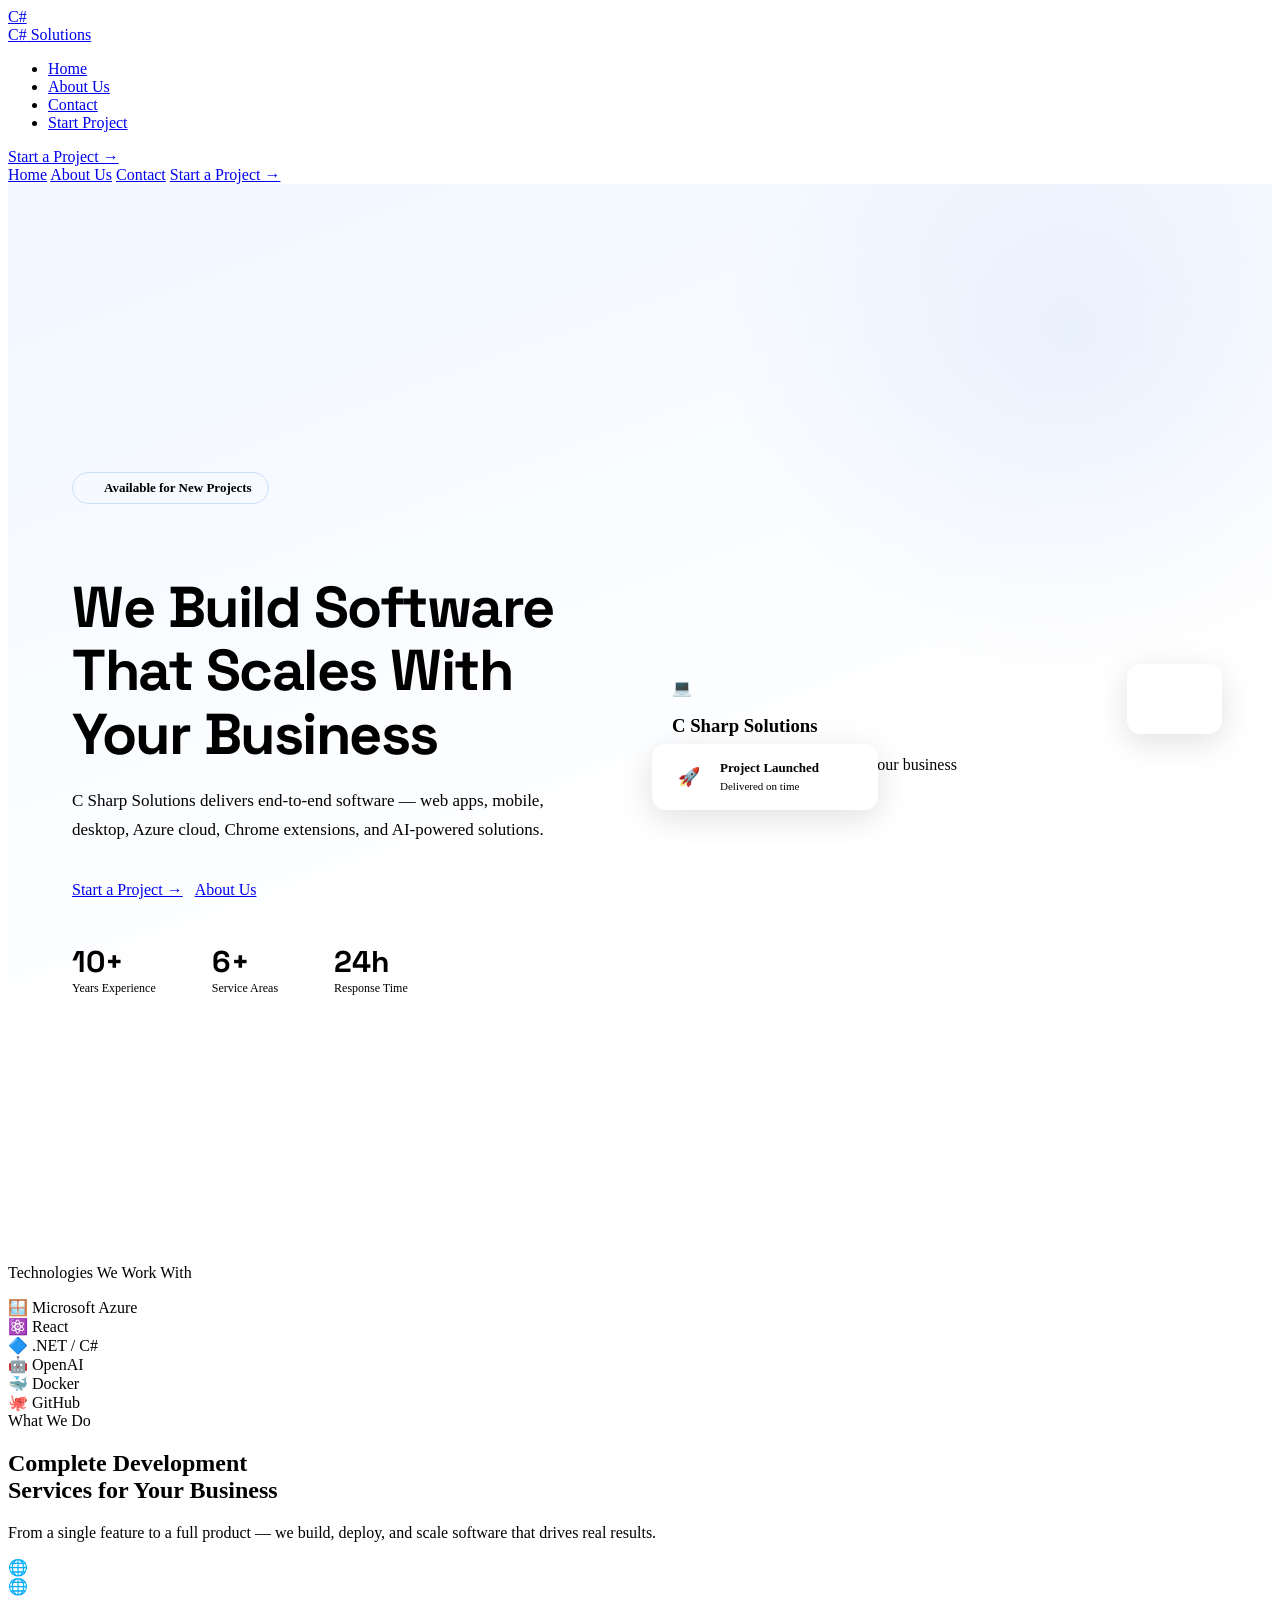
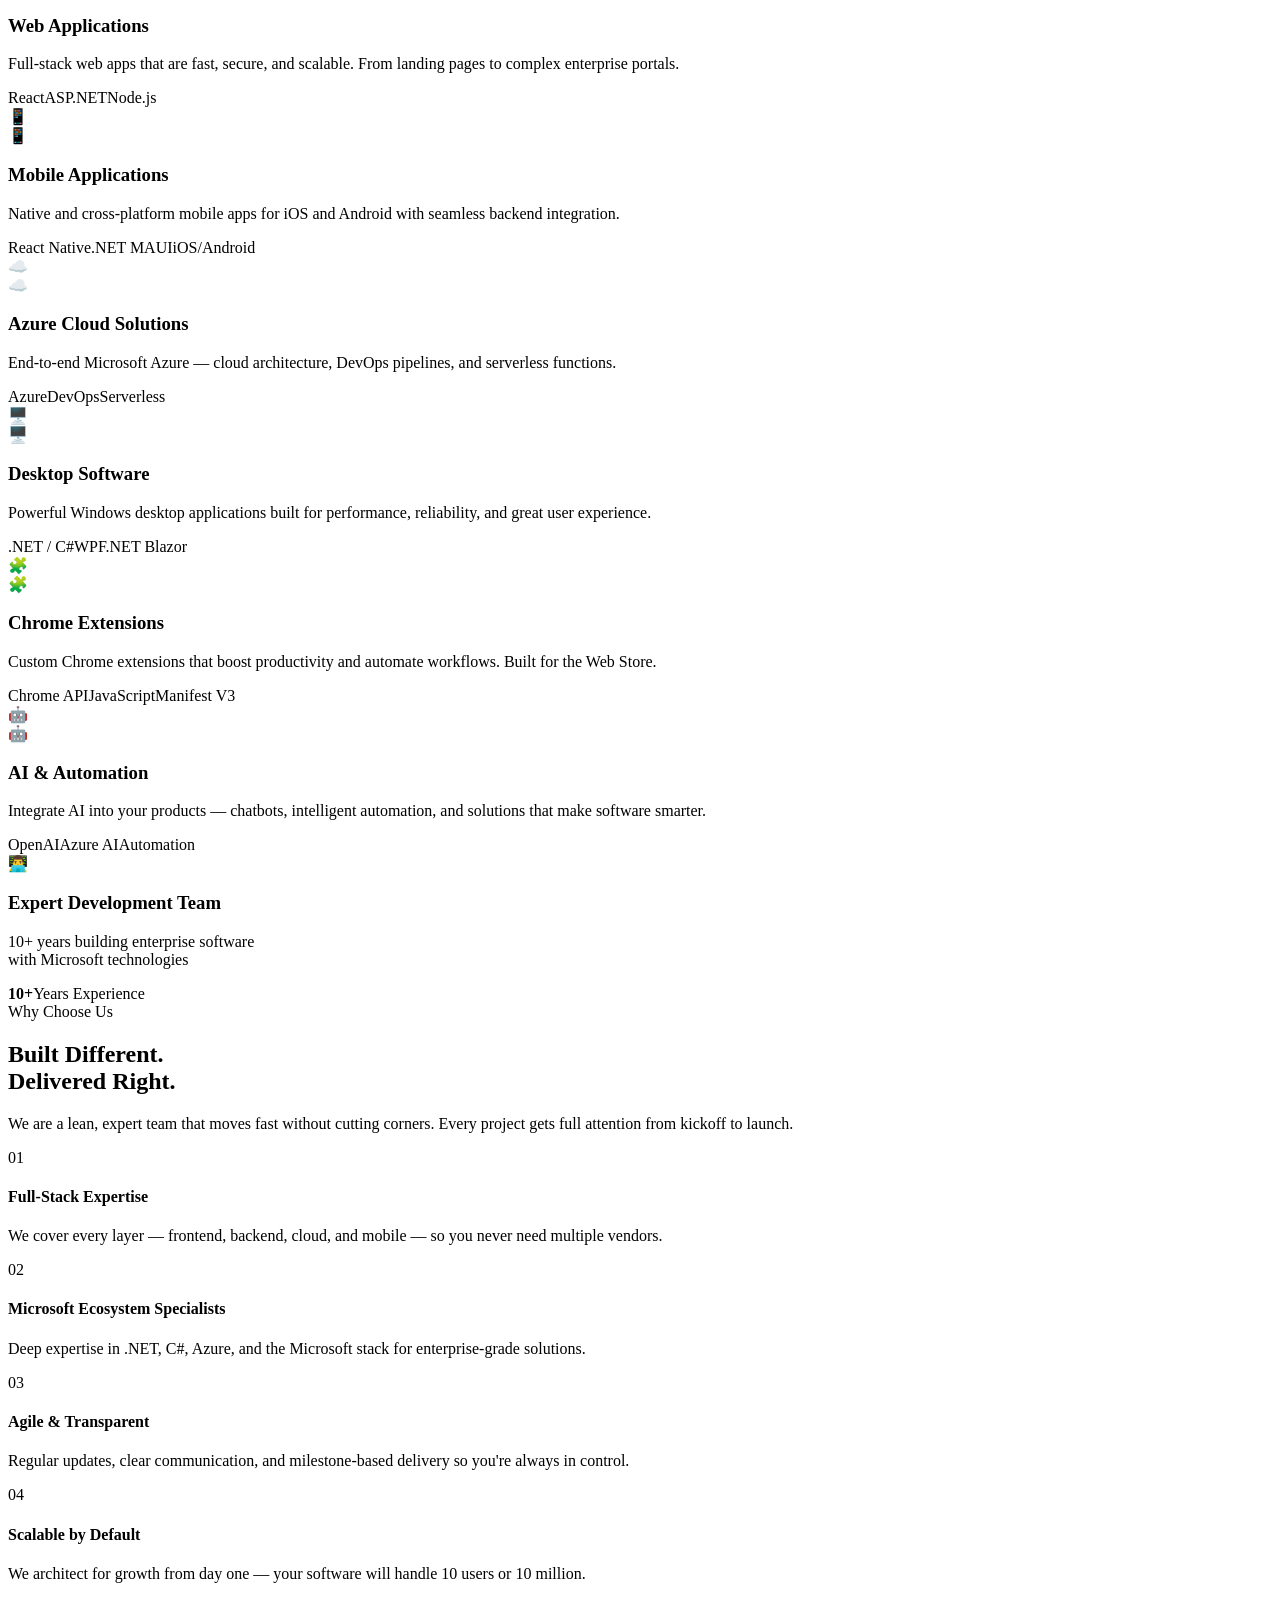
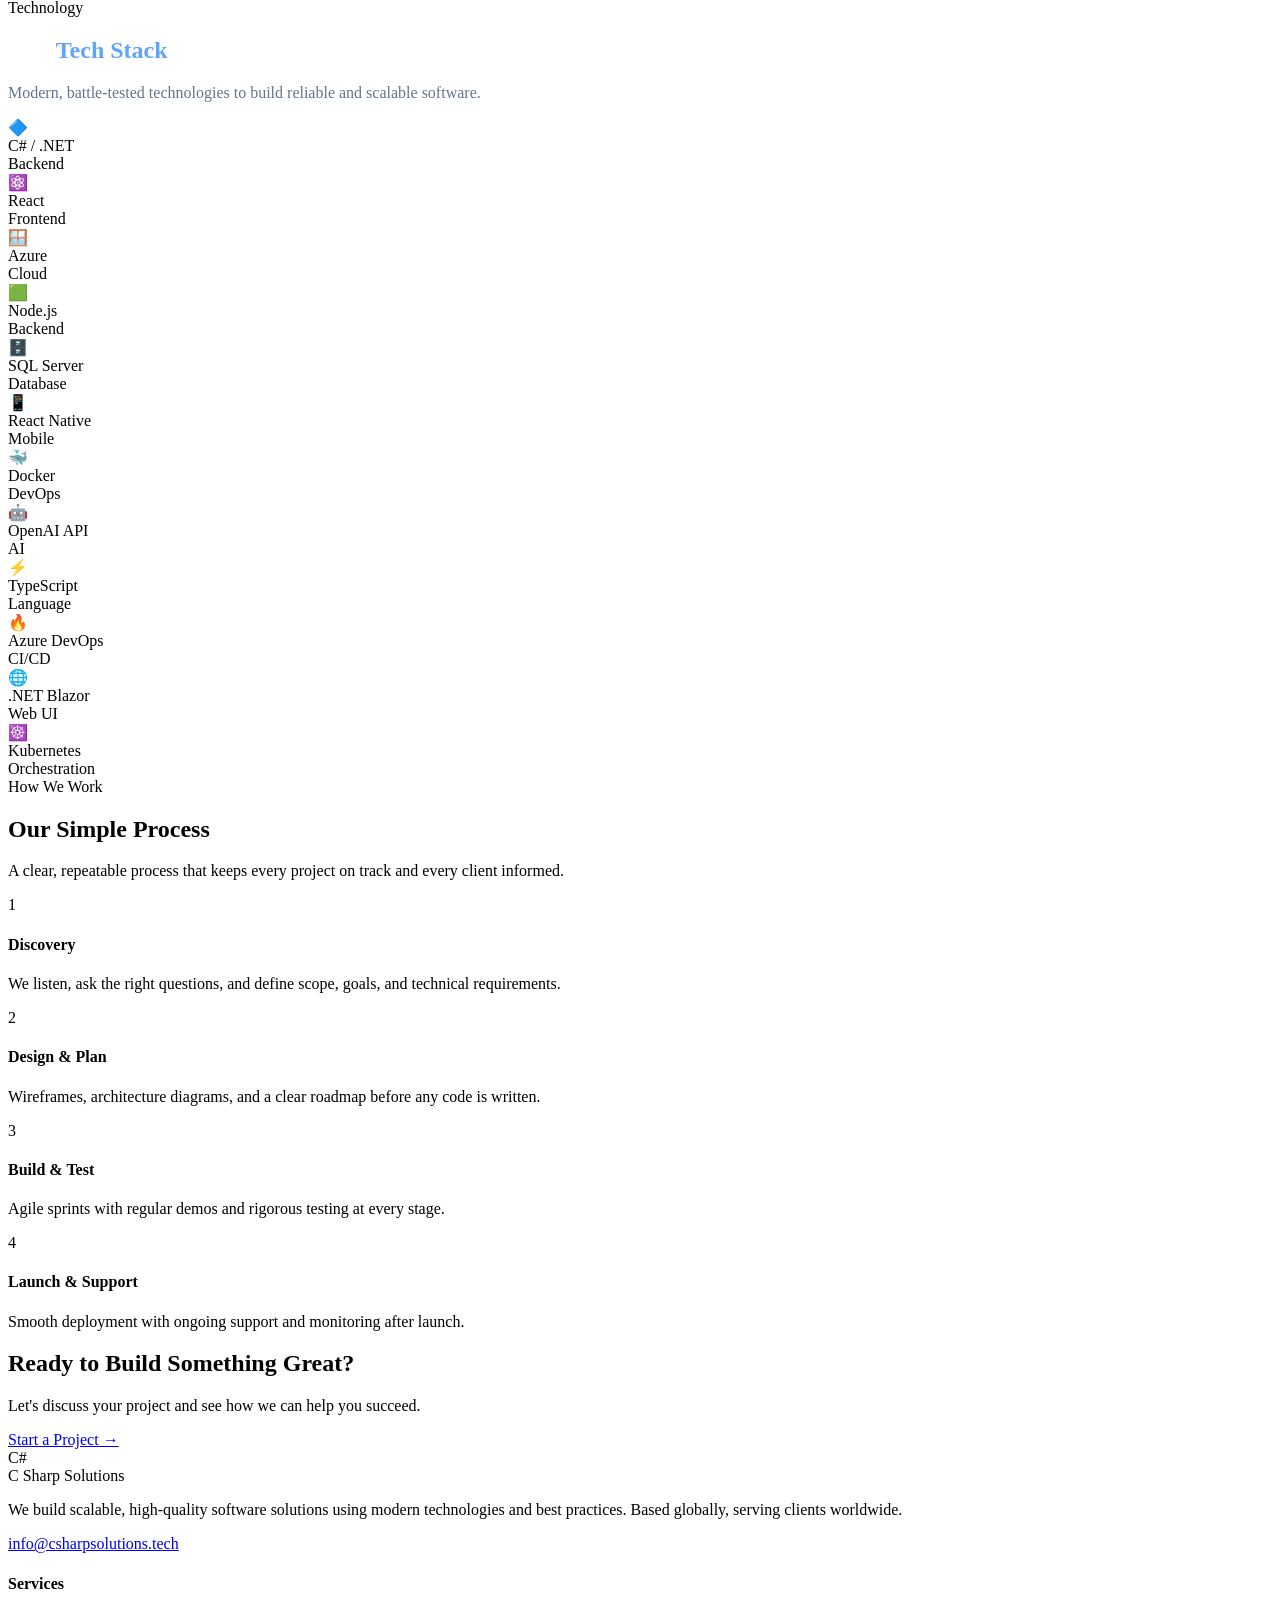
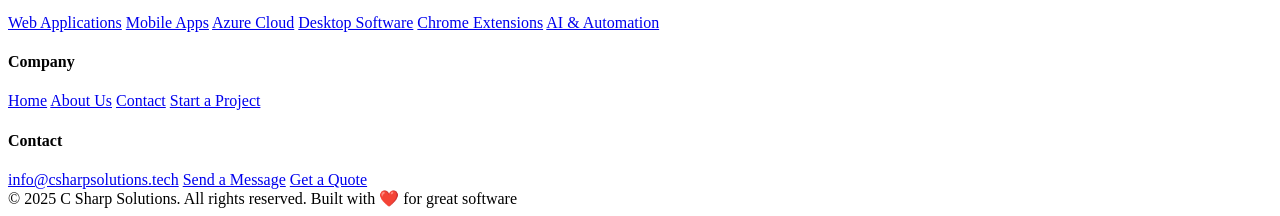
==== index.html @ 78794b77 "Add files via upload" ====
<!DOCTYPE html>
<html lang="en">
<head>
  <meta charset="UTF-8"/>
  <meta name="viewport" content="width=device-width, initial-scale=1.0"/>
  <title>C Sharp Solutions – Software Development & Cloud</title>
  <meta name="description" content="C Sharp Solutions delivers end-to-end software development — web, mobile, desktop, Azure cloud, Chrome extensions, and AI solutions."/>
  <link href="https://fonts.googleapis.com/css2?family=Inter:wght@300;400;500;600;700;800&family=Space+Grotesk:wght@400;500;600;700&display=swap" rel="stylesheet"/>
  <link rel="stylesheet" href="css/style.css"/>
  <style>
    /* HOME SPECIFIC */
    .hero { padding: 100px 5vw 64px; min-height: 100vh; display: flex; flex-direction: column; justify-content: center; background: linear-gradient(160deg, #f0f7ff 0%, #fff 60%); position: relative; overflow: hidden; }
    .hero::before { content: ''; position: absolute; top: -200px; right: -150px; width: 700px; height: 700px; border-radius: 50%; background: radial-gradient(circle, rgba(37,99,235,0.07) 0%, transparent 70%); }
    .hero-inner { max-width: 1200px; margin: 0 auto; width: 100%; display: grid; grid-template-columns: 1fr 1fr; gap: 64px; align-items: center; position: relative; }
    .hero-badge { display: inline-flex; align-items: center; gap: 8px; background: var(--blue-light); color: var(--blue); padding: 7px 16px; border-radius: 100px; font-size: 13px; font-weight: 600; margin-bottom: 24px; border: 1px solid rgba(37,99,235,0.2); }
    .badge-dot { width: 7px; height: 7px; border-radius: 50%; background: var(--blue); animation: blink 2s infinite; }
    @keyframes blink { 0%,100%{opacity:1}50%{opacity:.3} }
    .hero h1 { font-family: 'Space Grotesk', sans-serif; font-size: clamp(34px, 4.5vw, 60px); font-weight: 700; line-height: 1.1; letter-spacing: -1.5px; color: var(--ink); margin-bottom: 20px; }
    .hero h1 .hl { color: var(--blue); }
    .hero-desc { font-size: 17px; color: var(--ink2); line-height: 1.72; margin-bottom: 36px; max-width: 480px; }
    .hero-actions { display: flex; gap: 12px; flex-wrap: wrap; margin-bottom: 48px; }
    .hero-stats { display: flex; gap: 0; }
    .hstat { padding: 0 28px 0 0; }
    .hstat:not(:last-child) { border-right: 1px solid var(--border); margin-right: 28px; }
    .hstat-num { font-family: 'Space Grotesk', sans-serif; font-size: 30px; font-weight: 700; color: var(--ink); line-height: 1; }
    .hstat-label { font-size: 12px; color: var(--muted); margin-top: 4px; font-weight: 500; }
    .hero-visual { position: relative; }
    .hcard { position: absolute; background: #fff; border-radius: 14px; padding: 14px 18px; box-shadow: 0 8px 32px rgba(0,0,0,0.12); display: flex; align-items: center; gap: 12px; }
    .hcard1 { bottom: -20px; left: -20px; min-width: 190px; }
    .hcard2 { top: -14px; right: -14px; background: var(--blue); color: #fff; text-align: center; flex-direction: column; gap: 2px; padding: 14px 18px; }
    .hcard-icon { width: 38px; height: 38px; border-radius: 10px; background: var(--blue-light); display: flex; align-items: center; justify-content: center; font-size: 18px; flex-shrink: 0; }
    .hcard-text strong { display: block; font-size: 13px; font-weight: 700; color: var(--ink); }
    .hcard-text span { font-size: 11px; color: var(--muted); }
    .hcard2 strong { font-size: 24px; font-weight: 800; display: block; }
    .hcard2 span { font-size: 11px; opacity: .85; }
    @media (max-width: 900px) {
      .hero { padding: 88px 4vw 48px; min-height: auto; }
      .hero-inner { grid-template-columns: 1fr; gap: 40px; }
      .hero h1 { font-size: 34px; }
      .hero-visual { order: -1; }
      .hcard1 { left: 8px; bottom: -14px; min-width: 160px; padding: 10px 14px; }
      .hcard2 { top: -10px; right: 8px; padding: 10px 14px; }
      .hcard2 strong { font-size: 18px; }
      .hstat { padding: 0 16px 0 0; margin-right: 16px; }
      .hstat-num { font-size: 24px; }
    }
    @media (max-width: 480px) {
      .hero h1 { font-size: 28px; }
      .hero-actions { flex-direction: column; }
      .btn-blue, .btn-outline { justify-content: center; }
    }
  </style>
</head>
<body>

<!-- NAV -->
<nav>
  <a href="index.html" class="logo">
    <div class="logo-icon">C#</div>
    <span class="logo-name">C<span>#</span> Solutions</span>
  </a>
  <ul class="nav-links">
    <li><a href="index.html">Home</a></li>
    <li><a href="about.html">About Us</a></li>
    <li><a href="contact.html">Contact</a></li>
    <li><a href="start-project.html">Start Project</a></li>
  </ul>
  <a href="start-project.html" class="nav-btn">Start a Project →</a>
  <div class="hamburger" onclick="toggleMenu()"><span></span><span></span><span></span></div>
</nav>
<div class="mobile-menu" id="mobileMenu">
  <a href="index.html" onclick="toggleMenu()">Home</a>
  <a href="about.html" onclick="toggleMenu()">About Us</a>
  <a href="contact.html" onclick="toggleMenu()">Contact</a>
  <a href="start-project.html" class="mob-btn" onclick="toggleMenu()">Start a Project →</a>
</div>

<!-- HERO -->
<section class="hero">
  <div class="hero-inner">
    <div class="hero-content">
      <div class="hero-badge"><div class="badge-dot"></div>Available for New Projects</div>
      <h1>We Build Software<br/>That <span class="hl">Scales</span> With<br/>Your Business</h1>
      <p class="hero-desc">C Sharp Solutions delivers end-to-end software — web apps, mobile, desktop, Azure cloud, Chrome extensions, and AI-powered solutions.</p>
      <div class="hero-actions">
        <a href="start-project.html" class="btn-blue">Start a Project →</a>
        <a href="about.html" class="btn-outline">About Us</a>
      </div>
      <div class="hero-stats">
        <div class="hstat"><div class="hstat-num">10+</div><div class="hstat-label">Years Experience</div></div>
        <div class="hstat"><div class="hstat-num">6+</div><div class="hstat-label">Service Areas</div></div>
        <div class="hstat"><div class="hstat-num">24h</div><div class="hstat-label">Response Time</div></div>
      </div>
    </div>
    <div class="hero-visual">
      <div class="img-hero">
        <div class="img-hero-content">
          <span class="big-icon">💻</span>
          <h3>C Sharp Solutions</h3>
          <p>Building software that powers your business</p>
        </div>
      </div>
      <div class="hcard hcard1">
        <div class="hcard-icon">🚀</div>
        <div class="hcard-text"><strong>Project Launched</strong><span>Delivered on time</span></div>
      </div>
      <div class="hcard hcard2"><strong>5★</strong><span>Client Rating</span></div>
    </div>
  </div>
</section>

<!-- TRUST -->
<div class="trust">
  <div class="trust-inner">
    <p class="trust-label">Technologies We Work With</p>
    <div class="trust-logos">
      <div class="trust-item">🪟 Microsoft Azure</div>
      <div class="trust-item">⚛️ React</div>
      <div class="trust-item">🔷 .NET / C#</div>
      <div class="trust-item">🤖 OpenAI</div>
      <div class="trust-item">🐳 Docker</div>
      <div class="trust-item">🐙 GitHub</div>
    </div>
  </div>
</div>

<!-- SERVICES -->
<section class="sec" id="services" style="background:var(--bg2)">
  <div class="sec-inner">
    <div class="sec-label">What We Do</div>
    <h2 class="sec-title fade-up">Complete <span>Development</span><br/>Services for Your Business</h2>
    <p class="sec-desc fade-up">From a single feature to a full product — we build, deploy, and scale software that drives real results.</p>
    <div class="srv-grid">
      <div class="srv-card fade-up">
        <div class="img-service srv-web">🌐</div>
        <div class="srv-body">
          <div class="srv-icon">🌐</div>
          <h3>Web Applications</h3>
          <p>Full-stack web apps that are fast, secure, and scalable. From landing pages to complex enterprise portals.</p>
          <div class="srv-tags"><span class="srv-tag">React</span><span class="srv-tag">ASP.NET</span><span class="srv-tag">Node.js</span></div>
        </div>
      </div>
      <div class="srv-card fade-up">
        <div class="img-service srv-mobile">📱</div>
        <div class="srv-body">
          <div class="srv-icon">📱</div>
          <h3>Mobile Applications</h3>
          <p>Native and cross-platform mobile apps for iOS and Android with seamless backend integration.</p>
          <div class="srv-tags"><span class="srv-tag">React Native</span><span class="srv-tag">.NET MAUI</span><span class="srv-tag">iOS/Android</span></div>
        </div>
      </div>
      <div class="srv-card fade-up">
        <div class="img-service srv-cloud">☁️</div>
        <div class="srv-body">
          <div class="srv-icon">☁️</div>
          <h3>Azure Cloud Solutions</h3>
          <p>End-to-end Microsoft Azure — cloud architecture, DevOps pipelines, and serverless functions.</p>
          <div class="srv-tags"><span class="srv-tag">Azure</span><span class="srv-tag">DevOps</span><span class="srv-tag">Serverless</span></div>
        </div>
      </div>
      <div class="srv-card fade-up">
        <div class="img-service srv-desktop">🖥️</div>
        <div class="srv-body">
          <div class="srv-icon">🖥️</div>
          <h3>Desktop Software</h3>
          <p>Powerful Windows desktop applications built for performance, reliability, and great user experience.</p>
          <div class="srv-tags"><span class="srv-tag">.NET / C#</span><span class="srv-tag">WPF</span><span class="srv-tag">.NET Blazor</span></div>
        </div>
      </div>
      <div class="srv-card fade-up">
        <div class="img-service srv-chrome">🧩</div>
        <div class="srv-body">
          <div class="srv-icon">🧩</div>
          <h3>Chrome Extensions</h3>
          <p>Custom Chrome extensions that boost productivity and automate workflows. Built for the Web Store.</p>
          <div class="srv-tags"><span class="srv-tag">Chrome API</span><span class="srv-tag">JavaScript</span><span class="srv-tag">Manifest V3</span></div>
        </div>
      </div>
      <div class="srv-card fade-up">
        <div class="img-service srv-ai">🤖</div>
        <div class="srv-body">
          <div class="srv-icon">🤖</div>
          <h3>AI & Automation</h3>
          <p>Integrate AI into your products — chatbots, intelligent automation, and solutions that make software smarter.</p>
          <div class="srv-tags"><span class="srv-tag">OpenAI</span><span class="srv-tag">Azure AI</span><span class="srv-tag">Automation</span></div>
        </div>
      </div>
    </div>
  </div>
</section>

<!-- WHY US -->
<section class="sec" id="why">
  <div class="sec-inner">
    <div class="why-grid">
      <div class="why-imgwrap fade-up">
        <div class="img-about">
          <div class="img-about-content">
            <span class="big-icon">👨‍💻</span>
            <h3>Expert Development Team</h3>
            <p>10+ years building enterprise software<br/>with Microsoft technologies</p>
          </div>
        </div>
        <div class="why-badge"><strong>10+</strong><span>Years Experience</span></div>
      </div>
      <div>
        <div class="sec-label">Why Choose Us</div>
        <h2 class="sec-title fade-up">Built Different.<br/><span>Delivered Right.</span></h2>
        <p class="sec-desc fade-up">We are a lean, expert team that moves fast without cutting corners. Every project gets full attention from kickoff to launch.</p>
        <div class="why-items">
          <div class="why-item fade-up"><div class="why-num">01</div><div><h4>Full-Stack Expertise</h4><p>We cover every layer — frontend, backend, cloud, and mobile — so you never need multiple vendors.</p></div></div>
          <div class="why-item fade-up"><div class="why-num">02</div><div><h4>Microsoft Ecosystem Specialists</h4><p>Deep expertise in .NET, C#, Azure, and the Microsoft stack for enterprise-grade solutions.</p></div></div>
          <div class="why-item fade-up"><div class="why-num">03</div><div><h4>Agile & Transparent</h4><p>Regular updates, clear communication, and milestone-based delivery so you're always in control.</p></div></div>
          <div class="why-item fade-up"><div class="why-num">04</div><div><h4>Scalable by Default</h4><p>We architect for growth from day one — your software will handle 10 users or 10 million.</p></div></div>
        </div>
      </div>
    </div>
  </div>
</section>

<!-- TECH STACK -->
<section class="sec stk-section">
  <div class="sec-inner">
    <div class="sec-label">Technology</div>
    <h2 class="sec-title fade-up" style="color:#fff">Our <span style="color:#60a5fa">Tech Stack</span></h2>
    <p class="sec-desc fade-up" style="color:#64748b">Modern, battle-tested technologies to build reliable and scalable software.</p>
    <div class="stk-grid">
      <div class="stk-item fade-up"><div class="stk-icon">🔷</div><div class="stk-name">C# / .NET</div><div class="stk-sub">Backend</div></div>
      <div class="stk-item fade-up"><div class="stk-icon">⚛️</div><div class="stk-name">React</div><div class="stk-sub">Frontend</div></div>
      <div class="stk-item fade-up"><div class="stk-icon">🪟</div><div class="stk-name">Azure</div><div class="stk-sub">Cloud</div></div>
      <div class="stk-item fade-up"><div class="stk-icon">🟩</div><div class="stk-name">Node.js</div><div class="stk-sub">Backend</div></div>
      <div class="stk-item fade-up"><div class="stk-icon">🗄️</div><div class="stk-name">SQL Server</div><div class="stk-sub">Database</div></div>
      <div class="stk-item fade-up"><div class="stk-icon">📱</div><div class="stk-name">React Native</div><div class="stk-sub">Mobile</div></div>
      <div class="stk-item fade-up"><div class="stk-icon">🐳</div><div class="stk-name">Docker</div><div class="stk-sub">DevOps</div></div>
      <div class="stk-item fade-up"><div class="stk-icon">🤖</div><div class="stk-name">OpenAI API</div><div class="stk-sub">AI</div></div>
      <div class="stk-item fade-up"><div class="stk-icon">⚡</div><div class="stk-name">TypeScript</div><div class="stk-sub">Language</div></div>
      <div class="stk-item fade-up"><div class="stk-icon">🔥</div><div class="stk-name">Azure DevOps</div><div class="stk-sub">CI/CD</div></div>
      <div class="stk-item fade-up"><div class="stk-icon">🌐</div><div class="stk-name">.NET Blazor</div><div class="stk-sub">Web UI</div></div>
      <div class="stk-item fade-up"><div class="stk-icon">☸️</div><div class="stk-name">Kubernetes</div><div class="stk-sub">Orchestration</div></div>
    </div>
  </div>
</section>

<!-- PROCESS -->
<section class="sec" id="process" style="background:var(--bg2)">
  <div class="sec-inner">
    <div class="sec-label">How We Work</div>
    <h2 class="sec-title fade-up">Our <span>Simple</span> Process</h2>
    <p class="sec-desc fade-up">A clear, repeatable process that keeps every project on track and every client informed.</p>
    <div class="prc-grid">
      <div class="prc-step fade-up"><div class="prc-num">1</div><h4>Discovery</h4><p>We listen, ask the right questions, and define scope, goals, and technical requirements.</p></div>
      <div class="prc-step fade-up"><div class="prc-num">2</div><h4>Design & Plan</h4><p>Wireframes, architecture diagrams, and a clear roadmap before any code is written.</p></div>
      <div class="prc-step fade-up"><div class="prc-num">3</div><h4>Build & Test</h4><p>Agile sprints with regular demos and rigorous testing at every stage.</p></div>
      <div class="prc-step fade-up"><div class="prc-num">4</div><h4>Launch & Support</h4><p>Smooth deployment with ongoing support and monitoring after launch.</p></div>
    </div>
  </div>
</section>

<!-- CTA -->
<div class="cta-banner">
  <h2>Ready to Build Something Great?</h2>
  <p>Let's discuss your project and see how we can help you succeed.</p>
  <div class="cta-actions">
    <a href="start-project.html" class="btn-white">Start a Project →</a>
    <a href="contact.html" class="btn-outline" style="border-color:rgba(255,255,255,.3);color:#fff;">Contact Us</a>
  </div>
</div>

<!-- FOOTER -->
<footer>
  <div class="foot-top">
    <div class="foot-brand">
      <div class="foot-logo"><div class="foot-logo-icon">C#</div><span class="foot-logo-name">C Sharp Solutions</span></div>
      <p class="foot-desc">We build scalable, high-quality software solutions using modern technologies and best practices. Based globally, serving clients worldwide.</p>
      <a href="mailto:info@csharpsolutions.tech" class="foot-email">info@csharpsolutions.tech</a>
    </div>
    <div class="foot-col">
      <h4>Services</h4>
      <a href="index.html#services">Web Applications</a>
      <a href="index.html#services">Mobile Apps</a>
      <a href="index.html#services">Azure Cloud</a>
      <a href="index.html#services">Desktop Software</a>
      <a href="index.html#services">Chrome Extensions</a>
      <a href="index.html#services">AI & Automation</a>
    </div>
    <div class="foot-col">
      <h4>Company</h4>
      <a href="index.html">Home</a>
      <a href="about.html">About Us</a>
      <a href="contact.html">Contact</a>
      <a href="start-project.html">Start a Project</a>
    </div>
    <div class="foot-col">
      <h4>Contact</h4>
      <a href="mailto:info@csharpsolutions.tech">info@csharpsolutions.tech</a>
      <a href="contact.html">Send a Message</a>
      <a href="start-project.html">Get a Quote</a>
    </div>
  </div>
  <div class="foot-bottom">
    <span>© 2025 C Sharp Solutions. All rights reserved.</span>
    <span>Built with ❤️ for great software</span>
  </div>
</footer>

<script src="js/main.js"></script>
</body>
</html>
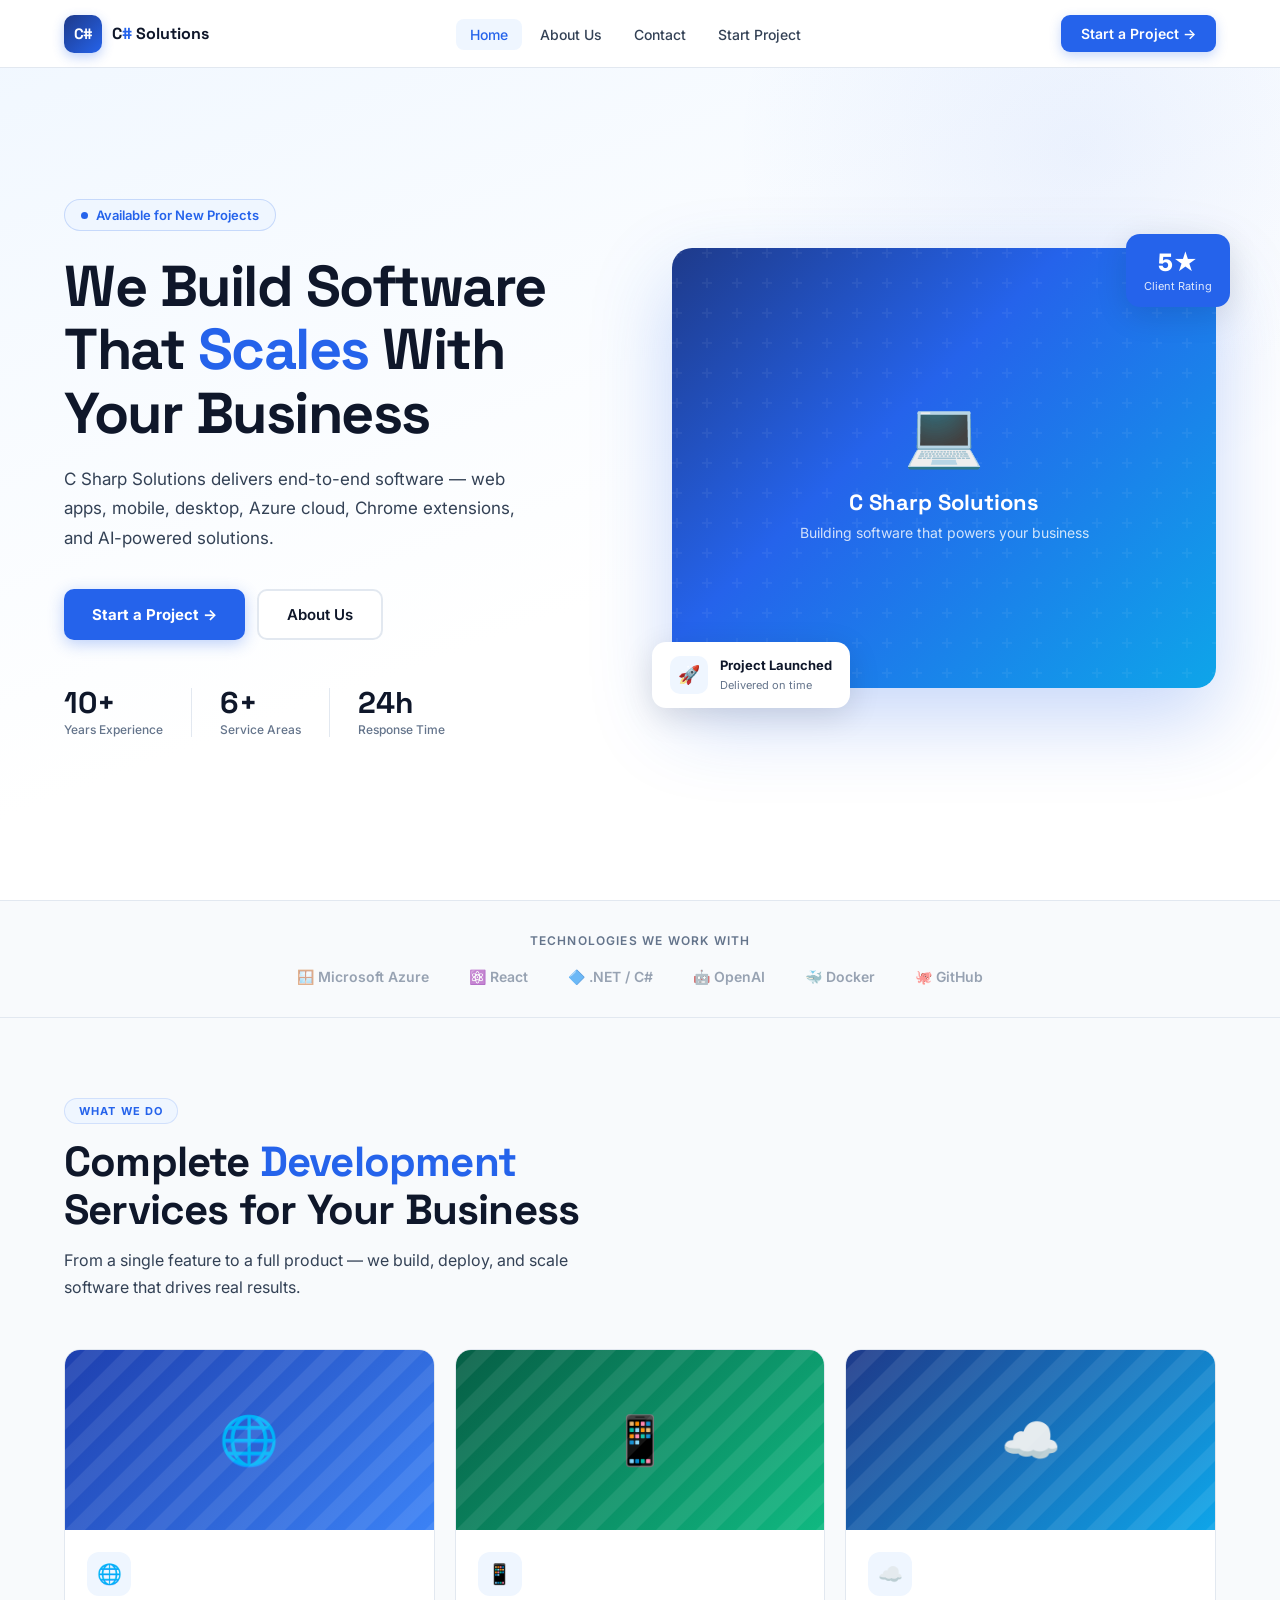
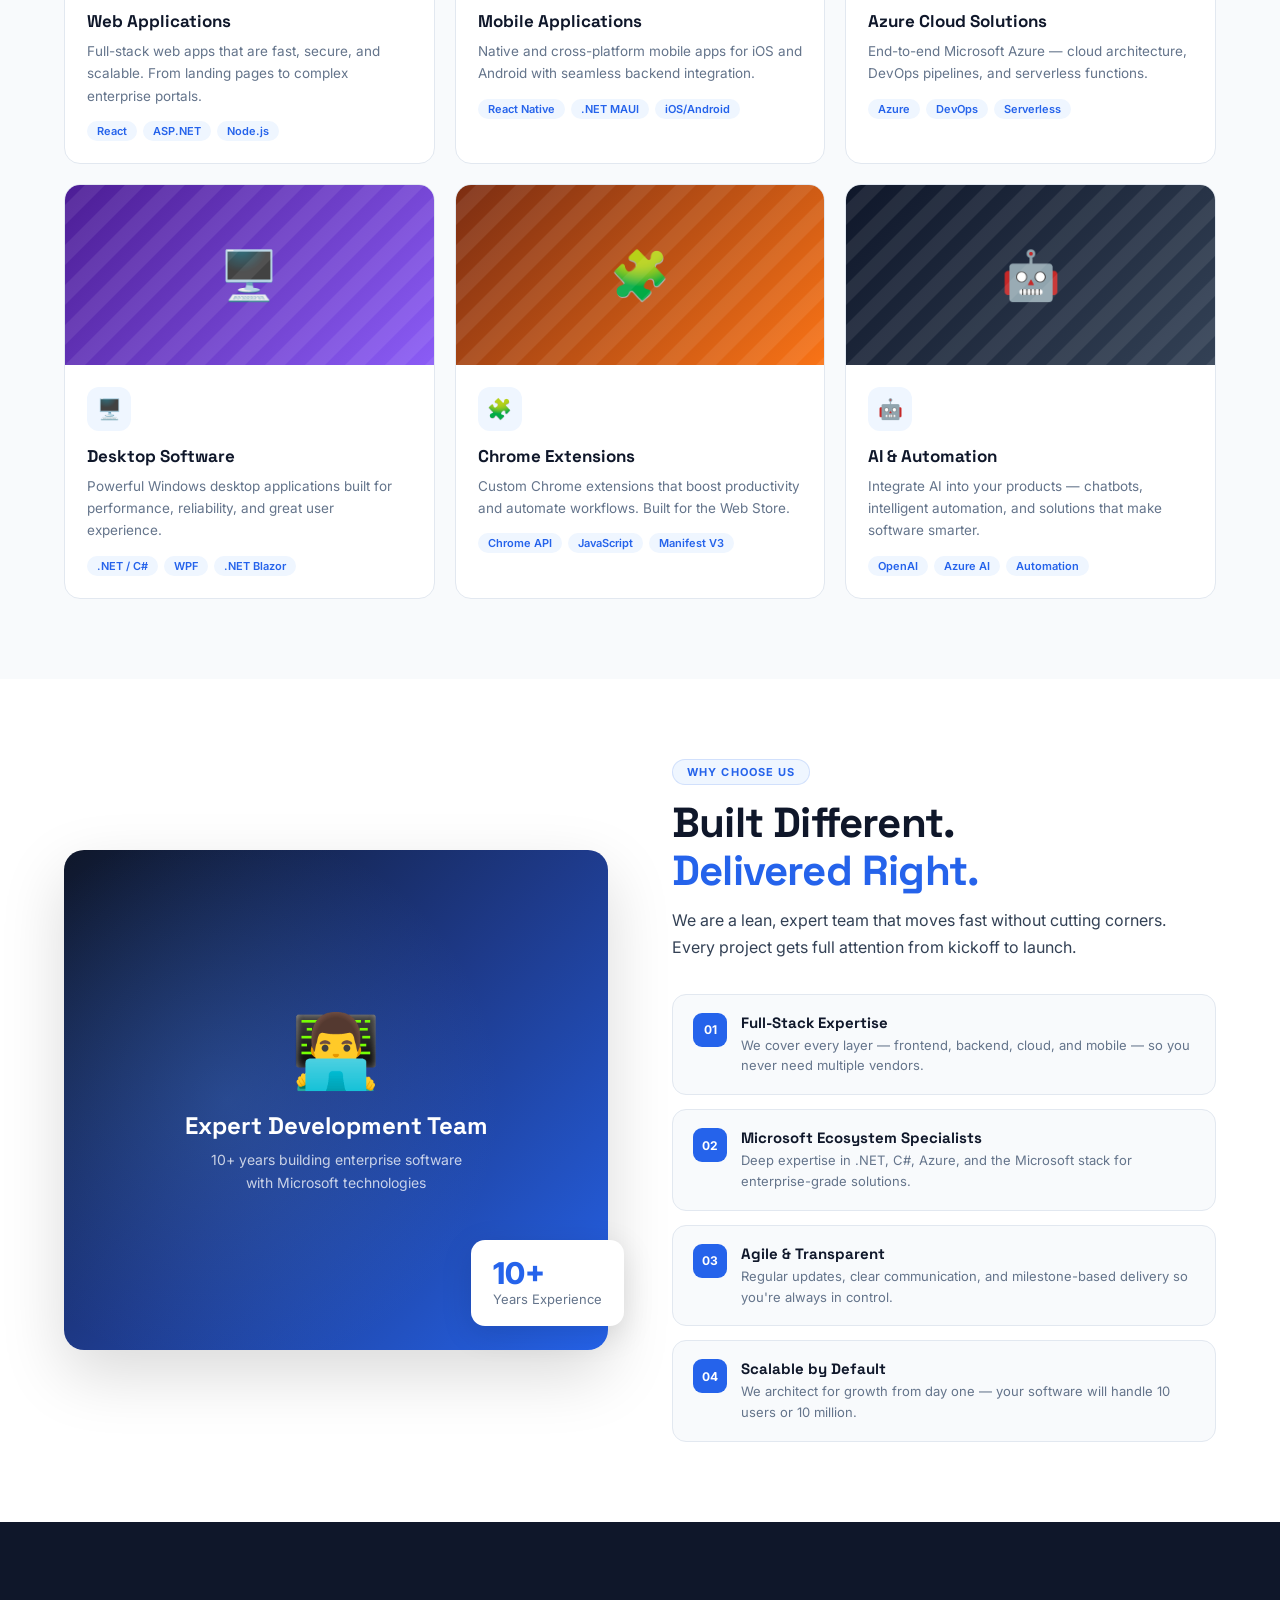
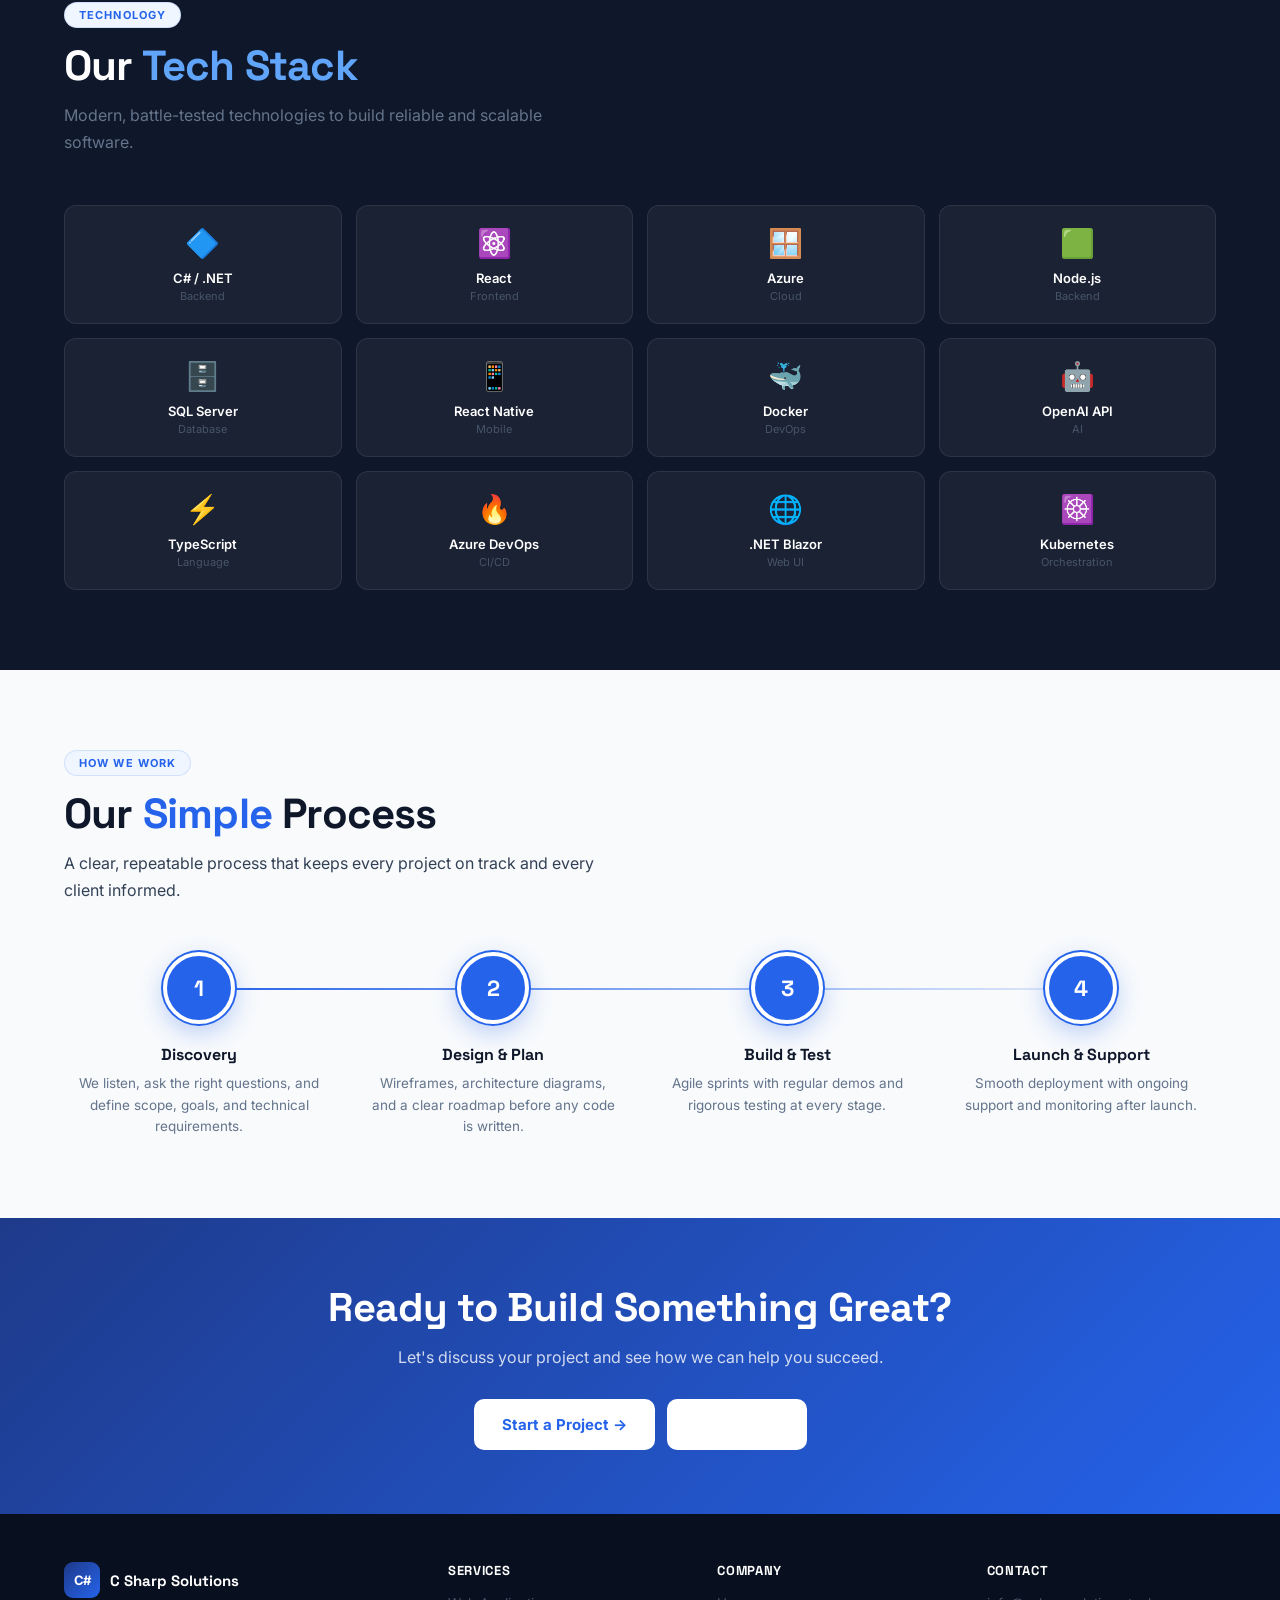
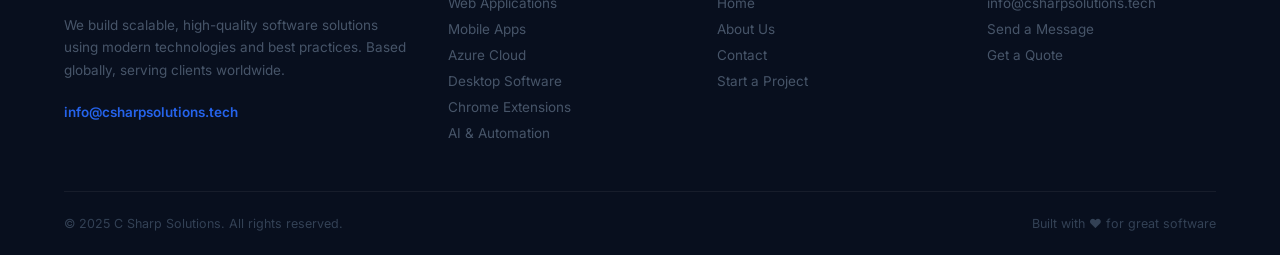
==== commit 19dec1b5: "Fix DOCTYPE declaration in index.html" ====
--- a/index.html
+++ b/index.html
@@ -1,4 +1,4 @@
-<!DOCTYPE html>
+<!DOCTYPE html> 
 <html lang="en">
 <head>
   <meta charset="UTF-8"/>
--- a/css/style.css
+++ b/css/style.css
@@ -0,0 +1,145 @@
+
+/* ── RESET & VARIABLES ── */
+*, *::before, *::after { box-sizing: border-box; margin: 0; padding: 0; }
+:root {
+  --blue: #2563eb; --blue-dark: #1d4ed8; --blue-light: #eff6ff;
+  --ink: #0f172a; --ink2: #334155; --muted: #64748b;
+  --bg: #ffffff; --bg2: #f8fafc; --border: #e2e8f0; --radius: 16px;
+}
+html { scroll-behavior: smooth; }
+body { font-family: 'Inter', sans-serif; background: var(--bg); color: var(--ink); overflow-x: hidden; -webkit-font-smoothing: antialiased; }
+nav {
+  position: fixed; top: 0; left: 0; right: 0; z-index: 1000;
+  padding: 0 5vw; height: 68px;
+  display: flex; align-items: center; justify-content: space-between;
+  background: rgba(255,255,255,0.96); backdrop-filter: blur(20px);
+  border-bottom: 1px solid var(--border);
+}
+.logo { display: flex; align-items: center; gap: 10px; text-decoration: none; }
+.logo-icon { width: 38px; height: 38px; border-radius: 10px; background: linear-gradient(135deg, #1e3a8a, #2563eb); display: flex; align-items: center; justify-content: center; font-family: 'Space Grotesk', sans-serif; font-weight: 700; font-size: 15px; color: #fff; letter-spacing: -1px; flex-shrink: 0; box-shadow: 0 4px 12px rgba(37,99,235,0.3); }
+.logo-name { font-family: 'Space Grotesk', sans-serif; font-weight: 700; font-size: 16px; color: var(--ink); }
+.logo-name span { color: var(--blue); }
+.nav-links { display: flex; gap: 4px; list-style: none; }
+.nav-links a { font-size: 14px; font-weight: 500; color: var(--ink2); text-decoration: none; padding: 7px 14px; border-radius: 8px; transition: all .2s; }
+.nav-links a:hover, .nav-links a.active { color: var(--blue); background: var(--blue-light); }
+.nav-btn { background: var(--blue); color: #fff; padding: 10px 20px; border-radius: 9px; font-size: 14px; font-weight: 600; text-decoration: none; transition: background .2s, transform .2s; white-space: nowrap; box-shadow: 0 4px 12px rgba(37,99,235,0.25); }
+.nav-btn:hover { background: var(--blue-dark); transform: translateY(-1px); }
+.hamburger { display: none; flex-direction: column; gap: 5px; cursor: pointer; padding: 4px; }
+.hamburger span { display: block; width: 24px; height: 2px; background: var(--ink); border-radius: 2px; transition: all .3s; }
+.mobile-menu { display: none; position: fixed; top: 68px; left: 0; right: 0; background: #fff; border-bottom: 1px solid var(--border); padding: 16px 5vw; flex-direction: column; gap: 2px; z-index: 999; box-shadow: 0 8px 24px rgba(0,0,0,0.08); }
+.mobile-menu.open { display: flex; }
+.mobile-menu a { font-size: 15px; font-weight: 500; color: var(--ink); text-decoration: none; padding: 12px 0; border-bottom: 1px solid var(--border); }
+.mobile-menu .mob-btn { background: var(--blue); color: #fff; padding: 14px; border-radius: 10px; text-align: center; font-weight: 700; margin-top: 10px; border: none; }
+.img-hero { width: 100%; height: 440px; border-radius: 20px; background: linear-gradient(135deg, #1e3a8a 0%, #2563eb 40%, #0ea5e9 100%); display: flex; align-items: center; justify-content: center; position: relative; overflow: hidden; box-shadow: 0 32px 80px rgba(37,99,235,0.25); }
+.img-hero::before { content: ''; position: absolute; inset: 0; background: url("data:image/svg+xml,%3Csvg width='60' height='60' viewBox='0 0 60 60' xmlns='http://www.w3.org/2000/svg'%3E%3Cg fill='none' fill-rule='evenodd'%3E%3Cg fill='%23ffffff' fill-opacity='0.05'%3E%3Cpath d='M36 34v-4h-2v4h-4v2h4v4h2v-4h4v-2h-4zm0-30V0h-2v4h-4v2h4v4h2V6h4V4h-4zM6 34v-4H4v4H0v2h4v4h2v-4h4v-2H6zM6 4V0H4v4H0v2h4v4h2V6h4V4H6z'/%3E%3C/g%3E%3C/g%3E%3C/svg%3E"); }
+.img-hero-content { position: relative; z-index: 1; text-align: center; color: #fff; padding: 20px; }
+.img-hero-content .big-icon { font-size: 64px; margin-bottom: 16px; display: block; }
+.img-hero-content h3 { font-family: 'Space Grotesk', sans-serif; font-size: 22px; font-weight: 700; margin-bottom: 8px; }
+.img-hero-content p { font-size: 14px; opacity: .8; }
+.img-service { width: 100%; height: 180px; border-radius: 12px 12px 0 0; display: flex; align-items: center; justify-content: center; font-size: 48px; position: relative; overflow: hidden; }
+.img-service::after { content: ''; position: absolute; inset: 0; background: url("data:image/svg+xml,%3Csvg width='40' height='40' viewBox='0 0 40 40' xmlns='http://www.w3.org/2000/svg'%3E%3Cg fill='%23ffffff' fill-opacity='0.08' fill-rule='evenodd'%3E%3Cpath d='M0 40L40 0H20L0 20M40 40V20L20 40'/%3E%3C/g%3E%3C/svg%3E"); }
+.srv-web { background: linear-gradient(135deg, #1e40af, #3b82f6); }
+.srv-mobile { background: linear-gradient(135deg, #065f46, #10b981); }
+.srv-cloud { background: linear-gradient(135deg, #1e3a8a, #0ea5e9); }
+.srv-desktop { background: linear-gradient(135deg, #4c1d95, #8b5cf6); }
+.srv-chrome { background: linear-gradient(135deg, #7c2d12, #f97316); }
+.srv-ai { background: linear-gradient(135deg, #0f172a, #334155); }
+.img-about { width: 100%; height: 500px; border-radius: 20px; background: linear-gradient(135deg, #0f172a 0%, #1e3a8a 50%, #2563eb 100%); display: flex; align-items: center; justify-content: center; position: relative; overflow: hidden; box-shadow: 0 24px 64px rgba(0,0,0,0.15); }
+.img-about::before { content: ''; position: absolute; inset: 0; background: radial-gradient(circle at 30% 50%, rgba(96,165,250,0.2) 0%, transparent 60%); }
+.img-about-content { position: relative; z-index: 1; text-align: center; color: #fff; padding: 24px; }
+.img-about-content .big-icon { font-size: 72px; display: block; margin-bottom: 16px; }
+.img-about-content h3 { font-family: 'Space Grotesk', sans-serif; font-size: 24px; font-weight: 700; margin-bottom: 8px; }
+.img-about-content p { font-size: 14px; opacity: .75; line-height: 1.6; }
+.btn-blue { background: var(--blue); color: #fff; padding: 14px 28px; border-radius: 10px; font-size: 15px; font-weight: 700; text-decoration: none; display: inline-flex; align-items: center; gap: 8px; box-shadow: 0 4px 16px rgba(37,99,235,0.3); transition: all .2s; }
+.btn-blue:hover { background: var(--blue-dark); transform: translateY(-2px); box-shadow: 0 8px 28px rgba(37,99,235,0.4); }
+.btn-outline { background: #fff; color: var(--ink); padding: 14px 28px; border-radius: 10px; font-size: 15px; font-weight: 600; text-decoration: none; border: 2px solid var(--border); display: inline-flex; align-items: center; gap: 8px; transition: all .2s; }
+.btn-outline:hover { border-color: var(--blue); color: var(--blue); transform: translateY(-2px); }
+.btn-white { background: #fff; color: var(--blue); padding: 14px 28px; border-radius: 10px; font-size: 15px; font-weight: 700; text-decoration: none; display: inline-flex; align-items: center; gap: 8px; transition: all .2s; }
+.btn-white:hover { background: var(--blue-light); transform: translateY(-2px); }
+.sec { padding: 80px 5vw; }
+.sec-inner { max-width: 1200px; margin: 0 auto; }
+.sec-label { display: inline-flex; align-items: center; background: var(--blue-light); color: var(--blue); padding: 5px 14px; border-radius: 100px; font-size: 11px; font-weight: 700; letter-spacing: .1em; text-transform: uppercase; margin-bottom: 14px; border: 1px solid rgba(37,99,235,.15); }
+.sec-title { font-family: 'Space Grotesk', sans-serif; font-size: clamp(26px, 3.5vw, 42px); font-weight: 700; letter-spacing: -.8px; line-height: 1.15; color: var(--ink); margin-bottom: 12px; }
+.sec-title span { color: var(--blue); }
+.sec-desc { font-size: 16px; color: var(--ink2); line-height: 1.7; max-width: 540px; }
+.page-header { padding: 120px 5vw 60px; background: linear-gradient(160deg, #f0f7ff 0%, #fff 60%); text-align: center; position: relative; overflow: hidden; }
+.page-header::before { content: ''; position: absolute; top: -100px; left: 50%; transform: translateX(-50%); width: 600px; height: 400px; border-radius: 50%; background: radial-gradient(circle, rgba(37,99,235,0.08) 0%, transparent 70%); }
+.page-header-inner { max-width: 700px; margin: 0 auto; position: relative; }
+.page-header h1 { font-family: 'Space Grotesk', sans-serif; font-size: clamp(32px, 5vw, 54px); font-weight: 700; letter-spacing: -1.5px; color: var(--ink); margin: 16px 0 20px; }
+.page-header h1 span { color: var(--blue); }
+.page-header p { font-size: 17px; color: var(--ink2); line-height: 1.7; }
+.trust { padding: 32px 5vw; background: var(--bg2); border-top: 1px solid var(--border); border-bottom: 1px solid var(--border); }
+.trust-inner { max-width: 1200px; margin: 0 auto; }
+.trust-label { text-align: center; font-size: 12px; color: var(--muted); font-weight: 600; letter-spacing: .1em; text-transform: uppercase; margin-bottom: 20px; }
+.trust-logos { display: flex; justify-content: center; align-items: center; gap: 40px; flex-wrap: wrap; }
+.trust-item { display: flex; align-items: center; gap: 8px; font-size: 14px; font-weight: 600; color: var(--muted); opacity: .65; transition: opacity .2s; }
+.trust-item:hover { opacity: 1; color: var(--ink); }
+.srv-grid { display: grid; grid-template-columns: repeat(3,1fr); gap: 20px; margin-top: 48px; }
+.srv-card { background: #fff; border: 1px solid var(--border); border-radius: var(--radius); overflow: hidden; transition: transform .3s, box-shadow .3s, border-color .3s; }
+.srv-card:hover { transform: translateY(-6px); box-shadow: 0 20px 48px rgba(0,0,0,0.08); border-color: rgba(37,99,235,.2); }
+.srv-body { padding: 22px; }
+.srv-icon { width: 44px; height: 44px; border-radius: 12px; background: var(--blue-light); display: flex; align-items: center; justify-content: center; font-size: 20px; margin-bottom: 14px; }
+.srv-card h3 { font-family: 'Space Grotesk', sans-serif; font-size: 17px; font-weight: 700; color: var(--ink); margin-bottom: 8px; }
+.srv-card p { font-size: 13.5px; color: var(--muted); line-height: 1.65; }
+.srv-tags { display: flex; flex-wrap: wrap; gap: 6px; margin-top: 14px; }
+.srv-tag { background: var(--blue-light); color: var(--blue); padding: 3px 10px; border-radius: 100px; font-size: 11px; font-weight: 600; }
+.why-grid { display: grid; grid-template-columns: 1fr 1fr; gap: 64px; align-items: center; }
+.why-items { margin-top: 32px; display: flex; flex-direction: column; gap: 14px; }
+.why-item { display: flex; gap: 14px; align-items: flex-start; padding: 18px 20px; background: var(--bg2); border-radius: 14px; border: 1px solid var(--border); transition: border-color .2s, transform .2s; }
+.why-item:hover { border-color: var(--blue); transform: translateX(4px); }
+.why-num { width: 34px; height: 34px; border-radius: 9px; background: var(--blue); color: #fff; display: flex; align-items: center; justify-content: center; font-size: 12px; font-weight: 700; flex-shrink: 0; }
+.why-item h4 { font-family: 'Space Grotesk', sans-serif; font-size: 15px; font-weight: 700; margin-bottom: 3px; }
+.why-item p { font-size: 13px; color: var(--muted); line-height: 1.6; }
+.why-imgwrap { position: relative; }
+.why-badge { position: absolute; bottom: 24px; right: -16px; background: #fff; border-radius: 14px; padding: 18px 22px; box-shadow: 0 8px 32px rgba(0,0,0,.12); }
+.why-badge strong { display: block; font-size: 30px; font-weight: 800; color: var(--blue); line-height: 1; }
+.why-badge span { font-size: 13px; color: var(--muted); }
+.stats-grid { display: grid; grid-template-columns: repeat(4,1fr); gap: 24px; margin-top: 48px; }
+.stat-card { background: #fff; border: 1px solid var(--border); border-radius: var(--radius); padding: 28px 24px; text-align: center; transition: transform .3s, box-shadow .3s; }
+.stat-card:hover { transform: translateY(-4px); box-shadow: 0 12px 32px rgba(0,0,0,.07); }
+.stat-num { font-family: 'Space Grotesk', sans-serif; font-size: 36px; font-weight: 800; color: var(--blue); line-height: 1; margin-bottom: 8px; }
+.stat-label { font-size: 14px; color: var(--muted); font-weight: 500; }
+.stk-section { background: #0f172a; }
+.stk-grid { display: grid; grid-template-columns: repeat(4,1fr); gap: 14px; margin-top: 48px; }
+.stk-item { background: rgba(255,255,255,.05); border: 1px solid rgba(255,255,255,.08); border-radius: 12px; padding: 20px 16px; text-align: center; transition: background .2s, transform .2s; cursor: default; }
+.stk-item:hover { background: rgba(37,99,235,.25); transform: translateY(-4px); }
+.stk-icon { font-size: 28px; margin-bottom: 10px; }
+.stk-name { font-size: 13px; font-weight: 600; color: #fff; }
+.stk-sub { font-size: 11px; color: #475569; margin-top: 3px; }
+.prc-grid { display: grid; grid-template-columns: repeat(4,1fr); gap: 24px; margin-top: 48px; position: relative; }
+.prc-grid::before { content: ''; position: absolute; top: 36px; left: 12%; right: 12%; height: 2px; background: linear-gradient(90deg, var(--blue), rgba(37,99,235,.1)); }
+.prc-step { text-align: center; padding: 0 10px; position: relative; }
+.prc-num { width: 72px; height: 72px; border-radius: 50%; background: var(--blue); color: #fff; font-family: 'Space Grotesk', sans-serif; font-size: 22px; font-weight: 700; display: flex; align-items: center; justify-content: center; margin: 0 auto 20px; border: 4px solid #fff; box-shadow: 0 0 0 2px var(--blue), 0 8px 24px rgba(37,99,235,.3); }
+.prc-step h4 { font-family: 'Space Grotesk', sans-serif; font-size: 16px; font-weight: 700; margin-bottom: 8px; }
+.prc-step p { font-size: 13.5px; color: var(--muted); line-height: 1.6; }
+.cta-banner { background: linear-gradient(135deg, #1e3a8a 0%, #2563eb 100%); padding: 64px 5vw; text-align: center; }
+.cta-banner h2 { font-family: 'Space Grotesk', sans-serif; font-size: clamp(24px, 3.5vw, 40px); font-weight: 700; color: #fff; margin-bottom: 14px; letter-spacing: -.5px; }
+.cta-banner p { font-size: 16px; color: rgba(255,255,255,.8); margin-bottom: 32px; }
+.cta-actions { display: flex; gap: 12px; justify-content: center; flex-wrap: wrap; }
+.fg { margin-bottom: 16px; }
+.fg label { display: block; font-size: 13px; font-weight: 600; color: var(--ink2); margin-bottom: 6px; }
+.fg input, .fg textarea, .fg select { width: 100%; padding: 13px 16px; border: 1.5px solid var(--border); border-radius: 10px; font-size: 14px; font-family: 'Inter', sans-serif; color: var(--ink); background: var(--bg2); outline: none; transition: border-color .2s, box-shadow .2s; }
+.fg input:focus, .fg textarea:focus, .fg select:focus { border-color: var(--blue); box-shadow: 0 0 0 3px rgba(37,99,235,.1); background: #fff; }
+.fg textarea { height: 130px; resize: vertical; }
+.fg-row { display: grid; grid-template-columns: 1fr 1fr; gap: 14px; }
+.form-btn { width: 100%; padding: 15px; background: var(--blue); color: #fff; border: none; border-radius: 10px; font-size: 15px; font-weight: 700; cursor: pointer; font-family: 'Inter', sans-serif; transition: all .2s; margin-top: 8px; }
+.form-btn:hover { background: var(--blue-dark); transform: translateY(-1px); }
+footer { background: #080f1e; padding: 48px 5vw 24px; }
+.foot-top { max-width: 1200px; margin: 0 auto; display: grid; grid-template-columns: 1.5fr 1fr 1fr 1fr; gap: 40px; padding-bottom: 40px; border-bottom: 1px solid rgba(255,255,255,.06); }
+.foot-logo { display: flex; align-items: center; gap: 10px; margin-bottom: 16px; }
+.foot-logo-icon { width: 36px; height: 36px; border-radius: 9px; background: linear-gradient(135deg,#1e3a8a,#2563eb); display: flex; align-items: center; justify-content: center; font-weight: 700; font-size: 13px; color: #fff; letter-spacing: -1px; }
+.foot-logo-name { font-family: 'Space Grotesk', sans-serif; font-weight: 700; font-size: 15px; color: #fff; }
+.foot-desc { font-size: 13.5px; color: #475569; line-height: 1.65; margin-bottom: 20px; }
+.foot-email { color: var(--blue); text-decoration: none; font-size: 13.5px; font-weight: 600; }
+.foot-email:hover { text-decoration: underline; }
+.foot-col h4 { font-family: 'Space Grotesk', sans-serif; font-size: 13px; font-weight: 700; color: #fff; letter-spacing: .05em; text-transform: uppercase; margin-bottom: 16px; }
+.foot-col a { display: block; color: #475569; text-decoration: none; font-size: 13.5px; margin-bottom: 10px; transition: color .2s; }
+.foot-col a:hover { color: #fff; }
+.foot-bottom { max-width: 1200px; margin: 24px auto 0; display: flex; justify-content: space-between; align-items: center; flex-wrap: wrap; gap: 12px; font-size: 12.5px; color: #334155; }
+.foot-bottom a { color: #475569; text-decoration: none; }
+.foot-bottom a:hover { color: #fff; }
+.fade-up { opacity: 0; transform: translateY(28px); transition: opacity .7s ease, transform .7s ease; }
+.fade-up.visible { opacity: 1; transform: translateY(0); }
+@media (max-width: 1024px) { .stk-grid { grid-template-columns: repeat(3,1fr); } .foot-top { grid-template-columns: 1fr 1fr; gap: 32px; } }
+@media (max-width: 900px) { .nav-links, .nav-btn { display: none; } .hamburger { display: flex; } .sec { padding: 56px 4vw; } .srv-grid { grid-template-columns: 1fr 1fr; } .why-grid { grid-template-columns: 1fr; } .img-about { height: 280px; } .why-badge { right: 10px; bottom: 10px; } .stats-grid { grid-template-columns: repeat(2,1fr); } .stk-grid { grid-template-columns: repeat(2,1fr); } .prc-grid { grid-template-columns: repeat(2,1fr); } .prc-grid::before { display: none; } .trust-logos { gap: 20px; } .foot-top { grid-template-columns: 1fr 1fr; } .img-hero { height: 300px; } }
+@media (max-width: 600px) { .srv-grid { grid-template-columns: 1fr; } .stats-grid { grid-template-columns: 1fr 1fr; } .prc-grid { grid-template-columns: 1fr; } .stk-grid { grid-template-columns: repeat(2,1fr); } .fg-row { grid-template-columns: 1fr; } .foot-top { grid-template-columns: 1fr; } .foot-bottom { flex-direction: column; text-align: center; } .cta-actions { flex-direction: column; align-items: center; } }
